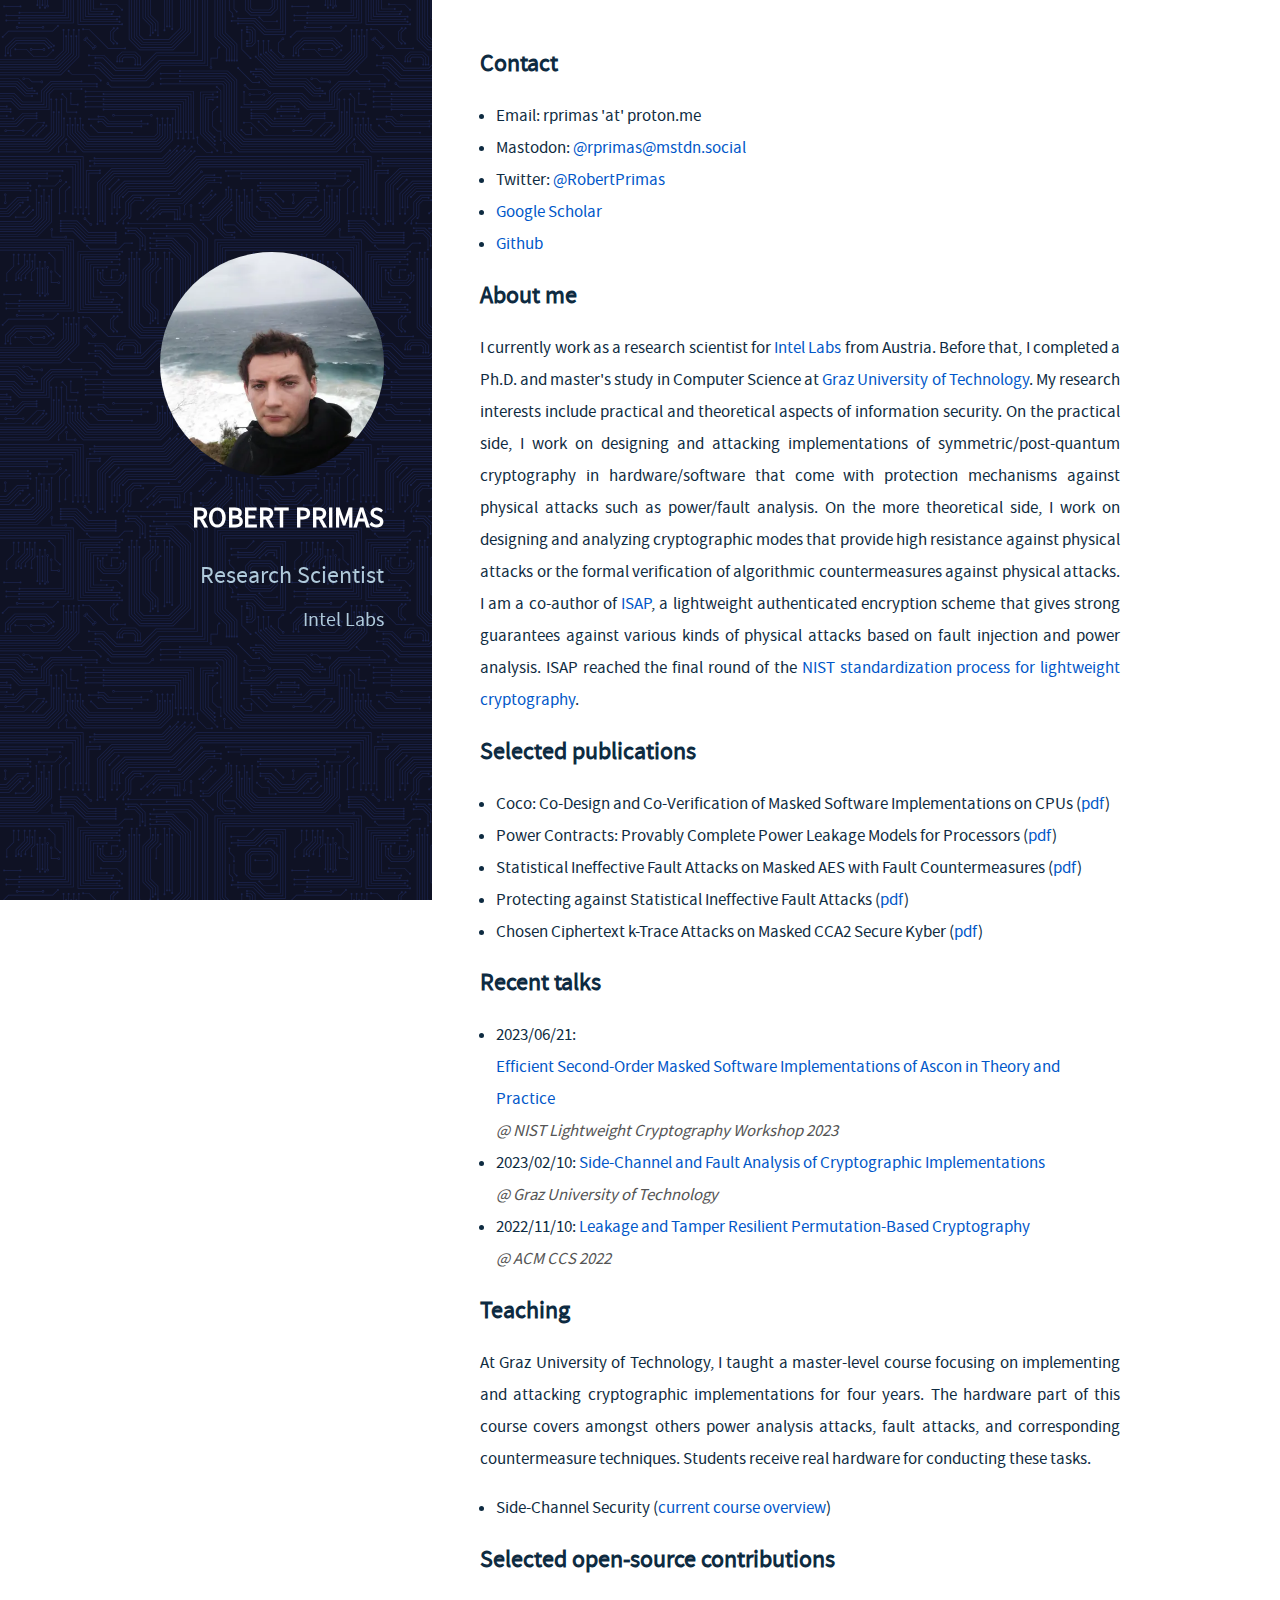
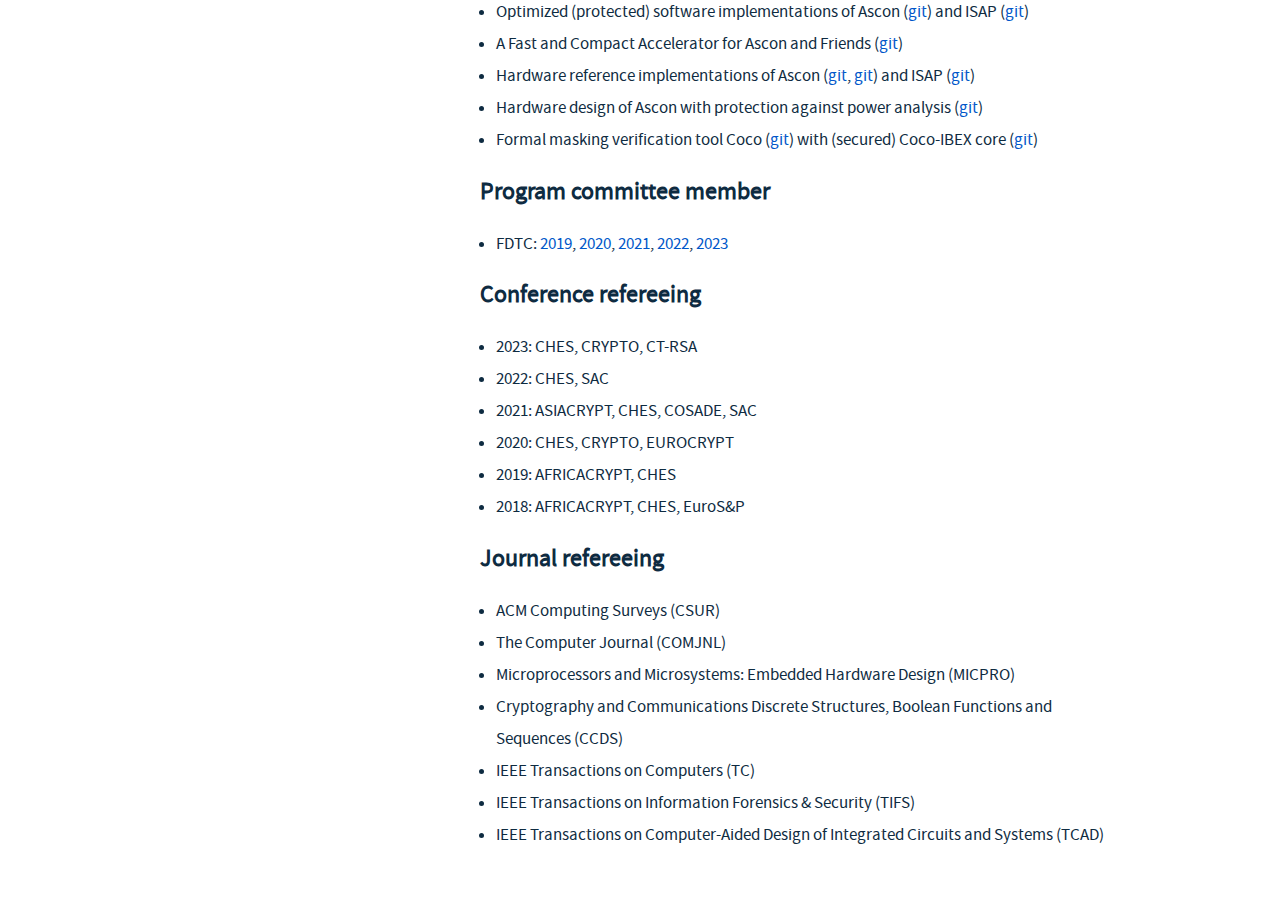
==== index.html @ 654f48a8 "content update" ====
<!doctype html>
<html lang="en">
<head>

<meta charset="utf-8">
<meta name="viewport" content="width=device-width, initial-scale=1.0">
<meta name="description" content="Research website of Robert Primas">

<title>Robert Primas</title>

<style>
/*************************************/
/*          Default styles           */
/*************************************/
@font-face {
  font-family: 'Source Sans Pro';
  src: URL('SourceSansPro-Regular.woff2') format('truetype');
  font-display: swap;
}
a {
color: rgb(0, 87, 201);
text-decoration: none;
}
a:hover, a:focus {
text-decoration: underline;
}
body {
margin: 0;
min-width: 22rem;
font-family: 'Source Sans Pro', sans-serif;
}
h1 {
font-size: 1.5rem;
}
h2 {
font-size: 1.25rem;
}
h3 {
font-size: 1.25rem;
}
html{
font-size: 100%;
}
sup{
font-size: 0.83rem;
line-height: 0;
vertical-align: super;
}
ul {
padding-left: 1rem;
}
.avatar {
border-radius: 5rem;
height: 10rem;
width: 10rem;
}
.avoidwrap{
display: inline-block;
}
.brand-title {
margin: 0.5rem 0rem 0.5rem 0;
}
.brand-tagline {
color: rgb(176, 202, 219);
font-weight: 400;
margin: 0.5rem 0rem 0.5rem 0;
}
.content {
line-height: 2rem;
padding: 0;
}
.grey {
color: #555555;
font-style: italic;
}
.header {
display: flex;
flex-direction: row;
}
.header_left {
display:flex;
width:22rem;
margin: 2rem 1rem;
flex-shrink: 1.0;
justify-content: center;
align-items:center;
}
.header_right {
display:flex;
width:26rem;
margin: 1rem 0.5rem;
padding-right: 0.5rem;
flex-shrink: 1;
justify-content: center;
flex-direction: column;
}
.justify {
text-align: justify;
}
.layout {
padding: 0;
}
.posts {
max-width: 48rem;
font-size: 1.05em;
}
.post {
margin: 1rem 1.5rem 1rem 1.5rem;
color: rgb(14, 43, 65);
}
.post-header {
color: rgb(14, 43, 65);
line-height: 2rem;
}
.sidebar {
background-color: #111829;
/*background-image: url("data:image/svg+xml,%3Csvg width='24' height='24' viewBox='0 0 24 24' xmlns='http://www.w3.org/2000/svg'%3E%3Ctitle%3Ehoundstooth%3C/title%3E%3Cg fill='%23ffffff' fill-opacity='0.025' fill-rule='evenodd'%3E%3Cpath d='M0 18h6l6-6v6h6l-6 6H0M24 18v6h-6M24 0l-6 6h-6l6-6M12 0v6L0 18v-6l6-6H0V0'/%3E%3C/g%3E%3C/svg%3E");*/
background-image: url([data-uri]);
background-size: 18rem;
color: #fff;
position: static;
width: 100%;
}
/*************************************/
/*          MIN-WIDTH: 36em          */
/*************************************/
@media (min-width: 36rem) {
.avatar {
border-radius: 5rem;
height: 10rem;
width: 10rem;
margin-right: 1.5rem;
}
.brand-title {
margin: 1rem 1.5rem 1rem 1rem;
}
.brand-tagline {
margin: 0.25rem 1.5rem 0.25rem 1rem;
}
.content {
margin-left: calc(50% - 5rem);
}
h1 {
font-size: 1.75rem;
}
h2 {
font-size: 1.5rem;
}
h3 {
font-size: 1.25rem;
}
.header {
position: absolute;
right: 0;
text-align: right;
top: 50%;
transform: translateY(-50%);
flex-direction: column;
}
.header_left {
width:100%;
margin: 0;
justify-content: flex-end;
}
.header_right {
margin: 0.5rem 0;
width:100%;
}
.posts {
max-width: 46rem;
margin-top: 3rem;
}
.sidebar {
bottom: 0;
position: fixed;
top: 0;
width: calc(50% - 5rem);
}
} /* @media (min-width: 36em) */
/*************************************/
/*          MIN-WIDTH: 56em          */
/*************************************/
@media (min-width: 56rem) {
.avatar {
border-radius: 6rem;
height: 12rem;
width: 12rem;
margin-right: 2rem;
}
.brand-title {
margin: 1rem 2rem 1rem 1rem;
}
.brand-tagline {
margin: 0.33rem 2rem 0.33rem 1rem;
}
.content {
margin-left: calc(50% - 9rem);
}
.post {
margin: 1rem 2rem 1rem 2rem;
}
.sidebar {
width: calc(50% - 9rem);
}
} /* @media (min-width: 56em) */
/*************************************/
/*          MIN-WIDTH: 76em          */
/*************************************/
@media (min-width: 76rem) {
.avatar {
border-radius: 7rem;
height: 14rem;
width: 14rem;
margin-right: 3rem;
}
.brand-title {
margin: 1rem 3rem 1rem 1rem;
}
.brand-tagline {
margin: 0.5rem 3rem 0.5rem 1rem;
}
.content {
margin-left: calc(50% - 13rem);
}
.post {
margin: 1rem 3rem 1rem 3rem;
}
.sidebar {
width: calc(50% - 13rem);
}
}
</style>

<link rel="shortcut icon" type="image/png" href="[data-uri]">

</head>
<body>

<div class="layout">

<div class="sidebar">
<div class="header">

<div class="header_left">
<img alt="Robert Primas" class="avatar" src="avatar.webp" height="400" width="400">

</div>

<div class="header_right">
<h1 class="brand-title">ROBERT PRIMAS</h1>
<h2 class="brand-tagline">Research Scientist</h2>
<h3 class="brand-tagline">Intel Labs</h3>
</div>

</div> <!-- .header -->
</div> <!-- .sidebar -->

<div class="content">
<div class="posts">

<section class="post">

<header class="post-header">
<h2>Contact</h2>
</header>

<div class="post-title">

<ul>
<li>Email: rprimas 'at' proton.me</li>
<!-- <li>Matrix: @rprimas:matrix.org</li> -->
<li>Mastodon: <a rel="me" href="https://mstdn.social/@rprimas">@rprimas@mstdn.social</a></li>
<li>Twitter: <a href="https://twitter.com/RobertPrimas">@RobertPrimas</a></li>
<li><a href="https://scholar.google.at/citations?user=OZh2_vIAAAAJ&hl=en">Google Scholar</a></li>
<li><a href="https://github.com/rprimas">Github</a></li>
</ul>

</div>

</section>

<section class="post">
<header class="post-header">
<h2>About me</h2>
</header>
<p class="justify">
I currently work as a research scientist for <a href="https://www.intel.com/content/www/us/en/research/overview.html">Intel Labs</a> from Austria.
Before that, I completed a Ph.D. and master's study in Computer Science at <a href="https://www.iaik.tugraz.at">Graz University of Technology</a>.
My research interests include practical and theoretical aspects of information security.
On the practical side, I work on designing and attacking implementations of symmetric/post-quantum cryptography in hardware/software that come with protection mechanisms against physical attacks such as power/fault analysis.
On the more theoretical side, I work on designing and analyzing cryptographic modes that provide high resistance against physical attacks or the formal verification of algorithmic countermeasures against physical attacks.
I am a co-author of <a href="https://isap.iaik.tugraz.at">ISAP</a>, a lightweight authenticated encryption scheme that gives strong guarantees against various kinds of physical attacks based on fault injection and power analysis.
ISAP reached the final round of the <a href="https://csrc.nist.gov/Projects/lightweight-cryptography/finalists">NIST standardization process for lightweight cryptography</a>.
</p>
</section>

<section class="post">
<header class="post-header">
<h2 id="publications">Selected publications</h2>
</header>
<ul>
<li>
Coco: Co-Design and Co-Verification of Masked Software Implementations on CPUs (<a href="https://eprint.iacr.org/2020/1294.pdf">pdf</a>)
</li>
<li>
Power Contracts: Provably Complete Power Leakage Models for Processors (<a href="https://eprint.iacr.org/2022/565.pdf">pdf</a>)
</li>
<li>
Statistical Ineffective Fault Attacks on Masked AES with Fault Countermeasures (<a href="https://eprint.iacr.org/2018/357">pdf</a>)
</li>
<li>
Protecting against Statistical Ineffective Fault Attacks (<a href="https://eprint.iacr.org/2019/536.pdf">pdf</a>)
</li>
<li>
Chosen Ciphertext k-Trace Attacks on Masked CCA2 Secure Kyber (<a href="https://eprint.iacr.org/2021/956.pdf">pdf</a>)
</li>
</ul>
</section>

<section class="post">
<header class="post-header">
<h2 id="talks">Recent talks</h2>
</header>
<ul>
<li>
2023/06/21:
<span class="avoidwrap"><a href="nist2023.pdf">Efficient Second-Order Masked Software Implementations of Ascon
  in Theory and Practice</a></span><br>
<span class="grey">@ NIST Lightweight Cryptography Workshop 2023</span>
</li>
<li>
2023/02/10:
<span class="avoidwrap"><a href="defense.pdf">Side-Channel and Fault Analysis of Cryptographic Implementations</a></span><br>
<span class="grey">@ Graz University of Technology</span>
</li>
<li>
2022/11/10:
<span class="avoidwrap"><a href="ccs.pdf">Leakage and Tamper Resilient Permutation-Based Cryptography</a></span><br>
<span class="grey">@ ACM CCS 2022</span>
</li>
<!-- <li>
2022/05/11:
<span class="avoidwrap"><a href="https://csrc.nist.gov/csrc/media/Presentations/2022/update-on-the-performance-and-mode-level-propertie/images-media/session-5-mennink-primas-update-isap.pdf">Update on the Performance and Mode-level Properties of ISAP</a></span><br>
<span class="grey">@ NIST Lightweight Cryptography Workshop</span>
</li> -->
<!-- <li>
2022/05/11:
<span class="avoidwrap"><a href="https://csrc.nist.gov/csrc/media/Presentations/2022/new-ascon-implementations/images-media/sesson-6-primas-schlaffer-new-ascon-implementations.pdf">New Ascon Implementations</a></span><br>
<span class="grey">@ NIST Lightweight Cryptography Workshop 2022</span>
</li> -->
</ul>
</section>

<section class="post">
<header class="post-header">
<h2 id="teaching">Teaching</h2>
</header>
<p class="justify">
At Graz University of Technology, I taught a master-level course focusing on implementing and attacking cryptographic implementations for four years.
The hardware part of this course covers amongst others power analysis attacks, fault attacks, and corresponding countermeasure techniques.
Students receive real hardware for conducting these tasks.
</p>
<ul>
<li>
Side-Channel Security (<a href="https://www.iaik.tugraz.at/scs">current course overview</a>)
</li>
</ul>
</section>

<section class="post">
<header class="post-header">
<h2 id="open-source">Selected open-source contributions</h2>
</header>
<ul>
<li>
Optimized (protected) software implementations of Ascon (<a href="https://github.com/ascon/simpleserial-ascon">git</a>) and ISAP (<a href="https://github.com/isap-lwc/isap-code-package">git</a>)
</li>
<li>
A Fast and Compact Accelerator for Ascon and Friends (<a href="https://github.com/Steinegger/riscv_asconp_accelerator">git</a>)
</li>
<li>
Hardware reference implementations of Ascon (<a href="https://github.com/rprimas/ascon-verilog">git</a>, <a href="https://github.com/ascon/ascon-hardware">git</a>) and ISAP (<a href="https://github.com/isap-lwc/isap-hardware-package">git</a>)
</li>
<li>
Hardware design of Ascon with protection against power analysis (<a href="https://github.com/ascon/ascon-hardware-sca">git</a>)
</li>
<li>
Formal masking verification tool Coco (<a href="https://github.com/IAIK/coco-alma">git</a>) with (secured) Coco-IBEX core (<a href="https://github.com/IAIK/coco-ibex">git</a>)    
</li>
</ul>
</section>

<section class="post">
<header class="post-header">
<h2 id="pc">Program committee member</h2>
</header>
<ul>
<li>FDTC:
  <a href="https://fdtc.deib.polimi.it/FDTC19/index.html">2019</a>,
  <a href="https://fdtc.deib.polimi.it/FDTC20/index.html">2020</a>,
  <a href="https://fdtc.deib.polimi.it/FDTC21/index.html">2021</a>,
  <a href="https://fdtc.deib.polimi.it/FDTC22/index.html">2022</a>,
  <a href="https://fdtc.deib.polimi.it/FDTC23/index.html">2023</a>
</li>
</ul>
</section>

<section class="post">
<header class="post-header">
<h2 id="refereeing">Conference refereeing</h2>
</header>
<ul>
<li>2023: CHES, CRYPTO, CT-RSA</li>
<li>2022: CHES, SAC</li>
<li>2021: ASIACRYPT, CHES, COSADE, SAC</li>
<li>2020: CHES, CRYPTO, EUROCRYPT</li>
<li>2019: AFRICACRYPT, CHES</li>
<li>2018: AFRICACRYPT, CHES, EuroS&P</li>
</ul>
</section>

<section class="post">
<header class="post-header">
<h2>Journal refereeing</h2>
</header>
<ul>
<li>
ACM Computing Surveys (CSUR)
</li>
<li>
The Computer Journal (COMJNL)
</li>
<li>
Microprocessors and Microsystems: Embedded Hardware Design (MICPRO)
</li>
<li>
Cryptography and Communications Discrete Structures, Boolean Functions and Sequences (CCDS)
</li>
<li>
IEEE Transactions on Computers (TC)
</li>
<li>
IEEE Transactions on Information Forensics & Security (TIFS)
</li>
<li>
IEEE Transactions on Computer-Aided Design of Integrated Circuits and Systems (TCAD)
</li>
</ul>
</section>

<br>

</div> <!-- #posts -->
</div> <!-- #content -->
</div> <!-- .layout -->

</body>
</html>
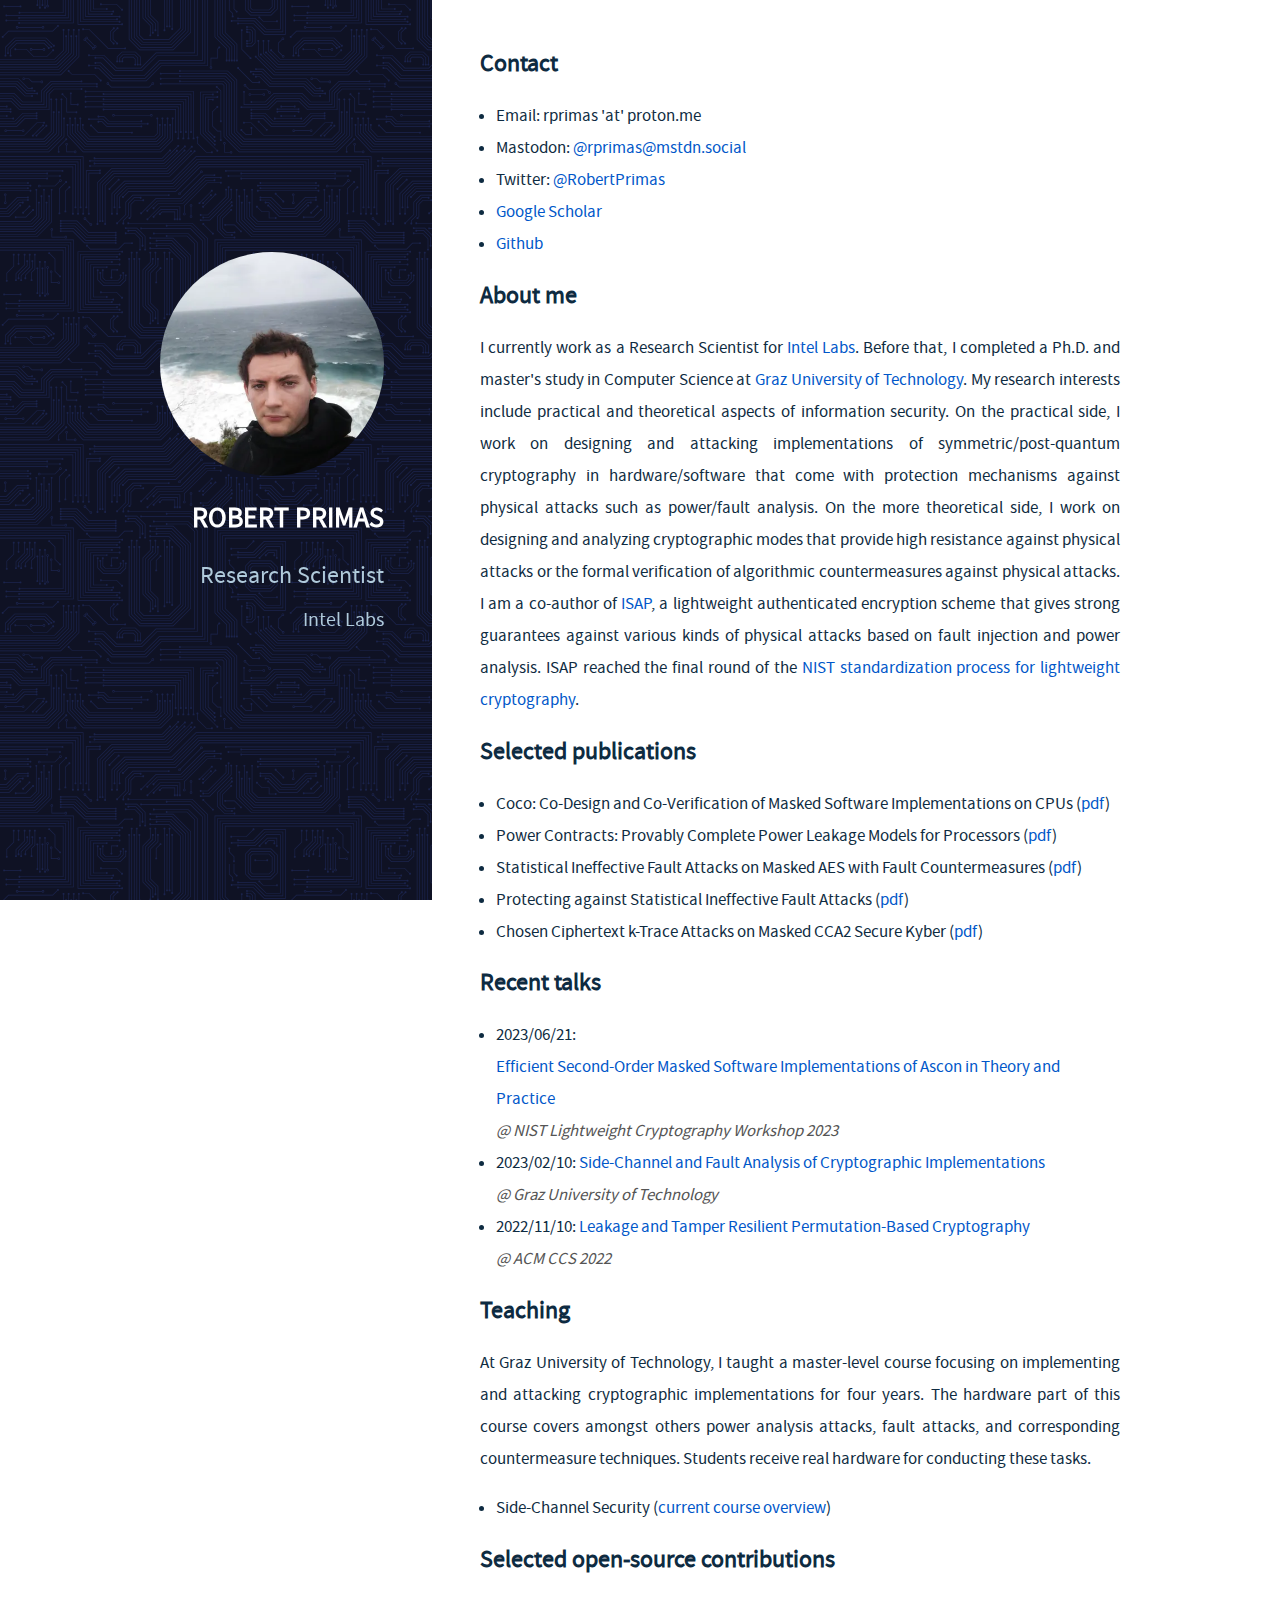
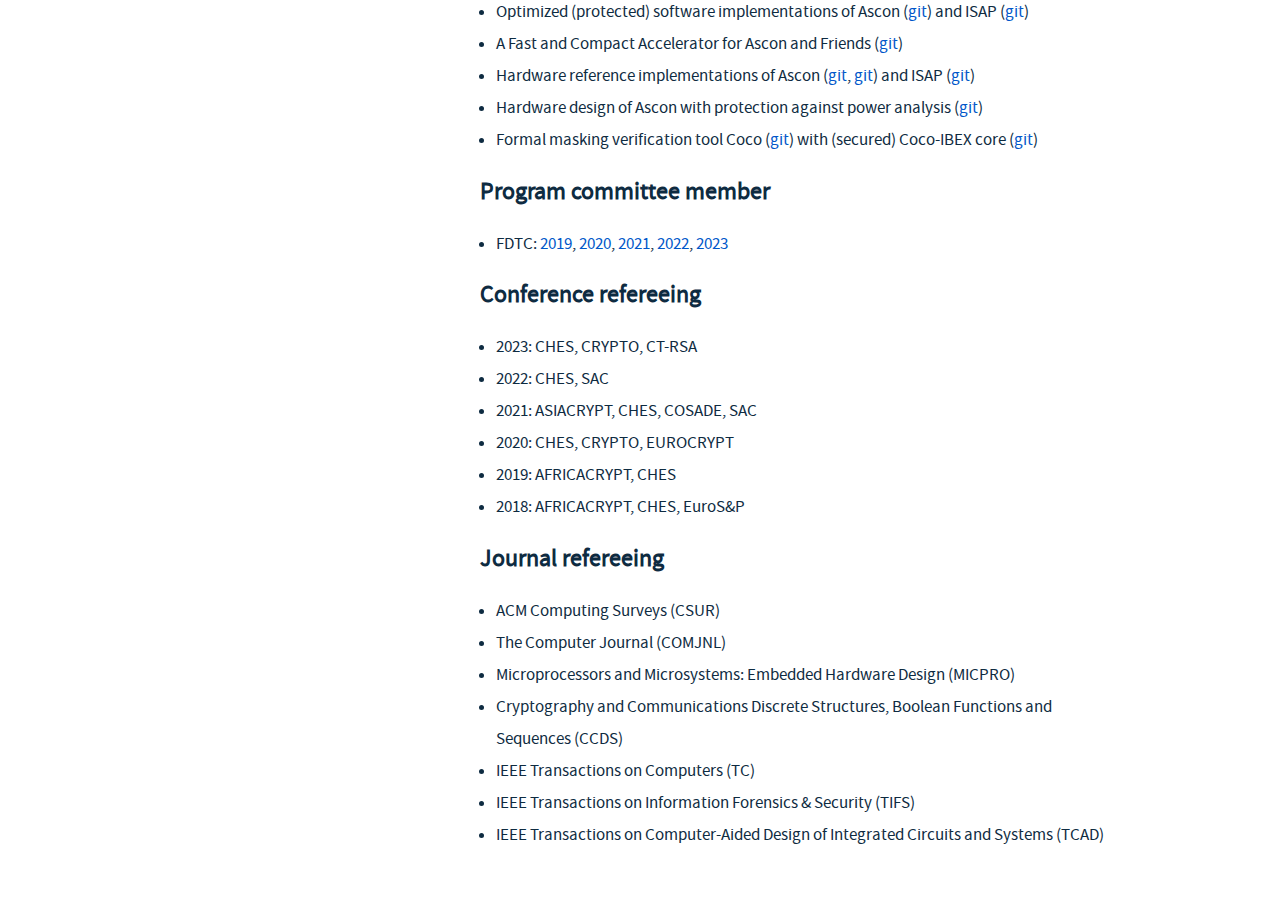
==== commit 4d0a1d19: "content update" ====
--- a/index.html
+++ b/index.html
@@ -1,458 +1,529 @@
 <!doctype html>
 <html lang="en">
+
 <head>
 
-<meta charset="utf-8">
-<meta name="viewport" content="width=device-width, initial-scale=1.0">
-<meta name="description" content="Research website of Robert Primas">
-
-<title>Robert Primas</title>
-
-<style>
-/*************************************/
-/*          Default styles           */
-/*************************************/
-@font-face {
-  font-family: 'Source Sans Pro';
-  src: URL('SourceSansPro-Regular.woff2') format('truetype');
-  font-display: swap;
-}
-a {
-color: rgb(0, 87, 201);
-text-decoration: none;
-}
-a:hover, a:focus {
-text-decoration: underline;
-}
-body {
-margin: 0;
-min-width: 22rem;
-font-family: 'Source Sans Pro', sans-serif;
-}
-h1 {
-font-size: 1.5rem;
-}
-h2 {
-font-size: 1.25rem;
-}
-h3 {
-font-size: 1.25rem;
-}
-html{
-font-size: 100%;
-}
-sup{
-font-size: 0.83rem;
-line-height: 0;
-vertical-align: super;
-}
-ul {
-padding-left: 1rem;
-}
-.avatar {
-border-radius: 5rem;
-height: 10rem;
-width: 10rem;
-}
-.avoidwrap{
-display: inline-block;
-}
-.brand-title {
-margin: 0.5rem 0rem 0.5rem 0;
-}
-.brand-tagline {
-color: rgb(176, 202, 219);
-font-weight: 400;
-margin: 0.5rem 0rem 0.5rem 0;
-}
-.content {
-line-height: 2rem;
-padding: 0;
-}
-.grey {
-color: #555555;
-font-style: italic;
-}
-.header {
-display: flex;
-flex-direction: row;
-}
-.header_left {
-display:flex;
-width:22rem;
-margin: 2rem 1rem;
-flex-shrink: 1.0;
-justify-content: center;
-align-items:center;
-}
-.header_right {
-display:flex;
-width:26rem;
-margin: 1rem 0.5rem;
-padding-right: 0.5rem;
-flex-shrink: 1;
-justify-content: center;
-flex-direction: column;
-}
-.justify {
-text-align: justify;
-}
-.layout {
-padding: 0;
-}
-.posts {
-max-width: 48rem;
-font-size: 1.05em;
-}
-.post {
-margin: 1rem 1.5rem 1rem 1.5rem;
-color: rgb(14, 43, 65);
-}
-.post-header {
-color: rgb(14, 43, 65);
-line-height: 2rem;
-}
-.sidebar {
-background-color: #111829;
-/*background-image: url("data:image/svg+xml,%3Csvg width='24' height='24' viewBox='0 0 24 24' xmlns='http://www.w3.org/2000/svg'%3E%3Ctitle%3Ehoundstooth%3C/title%3E%3Cg fill='%23ffffff' fill-opacity='0.025' fill-rule='evenodd'%3E%3Cpath d='M0 18h6l6-6v6h6l-6 6H0M24 18v6h-6M24 0l-6 6h-6l6-6M12 0v6L0 18v-6l6-6H0V0'/%3E%3C/g%3E%3C/svg%3E");*/
-background-image: url([data-uri]);
-background-size: 18rem;
-color: #fff;
-position: static;
-width: 100%;
-}
-/*************************************/
-/*          MIN-WIDTH: 36em          */
-/*************************************/
-@media (min-width: 36rem) {
-.avatar {
-border-radius: 5rem;
-height: 10rem;
-width: 10rem;
-margin-right: 1.5rem;
-}
-.brand-title {
-margin: 1rem 1.5rem 1rem 1rem;
-}
-.brand-tagline {
-margin: 0.25rem 1.5rem 0.25rem 1rem;
-}
-.content {
-margin-left: calc(50% - 5rem);
-}
-h1 {
-font-size: 1.75rem;
-}
-h2 {
-font-size: 1.5rem;
-}
-h3 {
-font-size: 1.25rem;
-}
-.header {
-position: absolute;
-right: 0;
-text-align: right;
-top: 50%;
-transform: translateY(-50%);
-flex-direction: column;
-}
-.header_left {
-width:100%;
-margin: 0;
-justify-content: flex-end;
-}
-.header_right {
-margin: 0.5rem 0;
-width:100%;
-}
-.posts {
-max-width: 46rem;
-margin-top: 3rem;
-}
-.sidebar {
-bottom: 0;
-position: fixed;
-top: 0;
-width: calc(50% - 5rem);
-}
-} /* @media (min-width: 36em) */
-/*************************************/
-/*          MIN-WIDTH: 56em          */
-/*************************************/
-@media (min-width: 56rem) {
-.avatar {
-border-radius: 6rem;
-height: 12rem;
-width: 12rem;
-margin-right: 2rem;
-}
-.brand-title {
-margin: 1rem 2rem 1rem 1rem;
-}
-.brand-tagline {
-margin: 0.33rem 2rem 0.33rem 1rem;
-}
-.content {
-margin-left: calc(50% - 9rem);
-}
-.post {
-margin: 1rem 2rem 1rem 2rem;
-}
-.sidebar {
-width: calc(50% - 9rem);
-}
-} /* @media (min-width: 56em) */
-/*************************************/
-/*          MIN-WIDTH: 76em          */
-/*************************************/
-@media (min-width: 76rem) {
-.avatar {
-border-radius: 7rem;
-height: 14rem;
-width: 14rem;
-margin-right: 3rem;
-}
-.brand-title {
-margin: 1rem 3rem 1rem 1rem;
-}
-.brand-tagline {
-margin: 0.5rem 3rem 0.5rem 1rem;
-}
-.content {
-margin-left: calc(50% - 13rem);
-}
-.post {
-margin: 1rem 3rem 1rem 3rem;
-}
-.sidebar {
-width: calc(50% - 13rem);
-}
-}
-</style>
-
-<link rel="shortcut icon" type="image/png" href="[data-uri]">
+  <meta charset="utf-8">
+  <meta name="viewport" content="width=device-width, initial-scale=1.0">
+  <meta name="description" content="Research website of Robert Primas">
+
+  <title>Robert Primas</title>
+
+  <style>
+    /*************************************/
+    /*          Default styles           */
+    /*************************************/
+    @font-face {
+      font-family: 'asdf';
+      src: url("[data-uri]");
+      font-display: swap;
+    }
+
+    a {
+      color: rgb(0, 87, 201);
+      text-decoration: none;
+    }
+
+    a:hover,
+    a:focus {
+      text-decoration: underline;
+    }
+
+    body {
+      margin: 0;
+      min-width: 22rem;
+      font-family: 'asdf', sans-serif;
+    }
+
+    h1 {
+      font-size: 1.5rem;
+    }
+
+    h2 {
+      font-size: 1.25rem;
+    }
+
+    h3 {
+      font-size: 1.25rem;
+    }
+
+    html {
+      font-size: 100%;
+    }
+
+    sup {
+      font-size: 0.83rem;
+      line-height: 0;
+      vertical-align: super;
+    }
+
+    ul {
+      padding-left: 1rem;
+    }
+
+    .avatar {
+      border-radius: 5rem;
+      height: 10rem;
+      width: 10rem;
+    }
+
+    .avoidwrap {
+      display: inline-block;
+    }
+
+    .brand-title {
+      margin: 0.5rem 0rem 0.5rem 0;
+    }
+
+    .brand-tagline {
+      color: rgb(176, 202, 219);
+      font-weight: 400;
+      margin: 0.5rem 0rem 0.5rem 0;
+    }
+
+    .content {
+      line-height: 2rem;
+      padding: 0;
+    }
+
+    .grey {
+      color: #555555;
+      font-style: italic;
+    }
+
+    .header {
+      display: flex;
+      flex-direction: row;
+    }
+
+    .header_left {
+      display: flex;
+      width: 22rem;
+      margin: 2rem 1rem;
+      flex-shrink: 1.0;
+      justify-content: center;
+      align-items: center;
+    }
+
+    .header_right {
+      display: flex;
+      width: 26rem;
+      margin: 1rem 0.5rem;
+      padding-right: 0.5rem;
+      flex-shrink: 1;
+      justify-content: center;
+      flex-direction: column;
+    }
+
+    .justify {
+      text-align: justify;
+    }
+
+    .layout {
+      padding: 0;
+    }
+
+    .posts {
+      max-width: 48rem;
+      font-size: 1.05em;
+    }
+
+    .post {
+      margin: 1rem 1.5rem 1rem 1.5rem;
+      color: rgb(14, 43, 65);
+    }
+
+    .post-header {
+      color: rgb(14, 43, 65);
+      line-height: 2rem;
+    }
+
+    .sidebar {
+      background-color: #111829;
+      background-image: url([data-uri]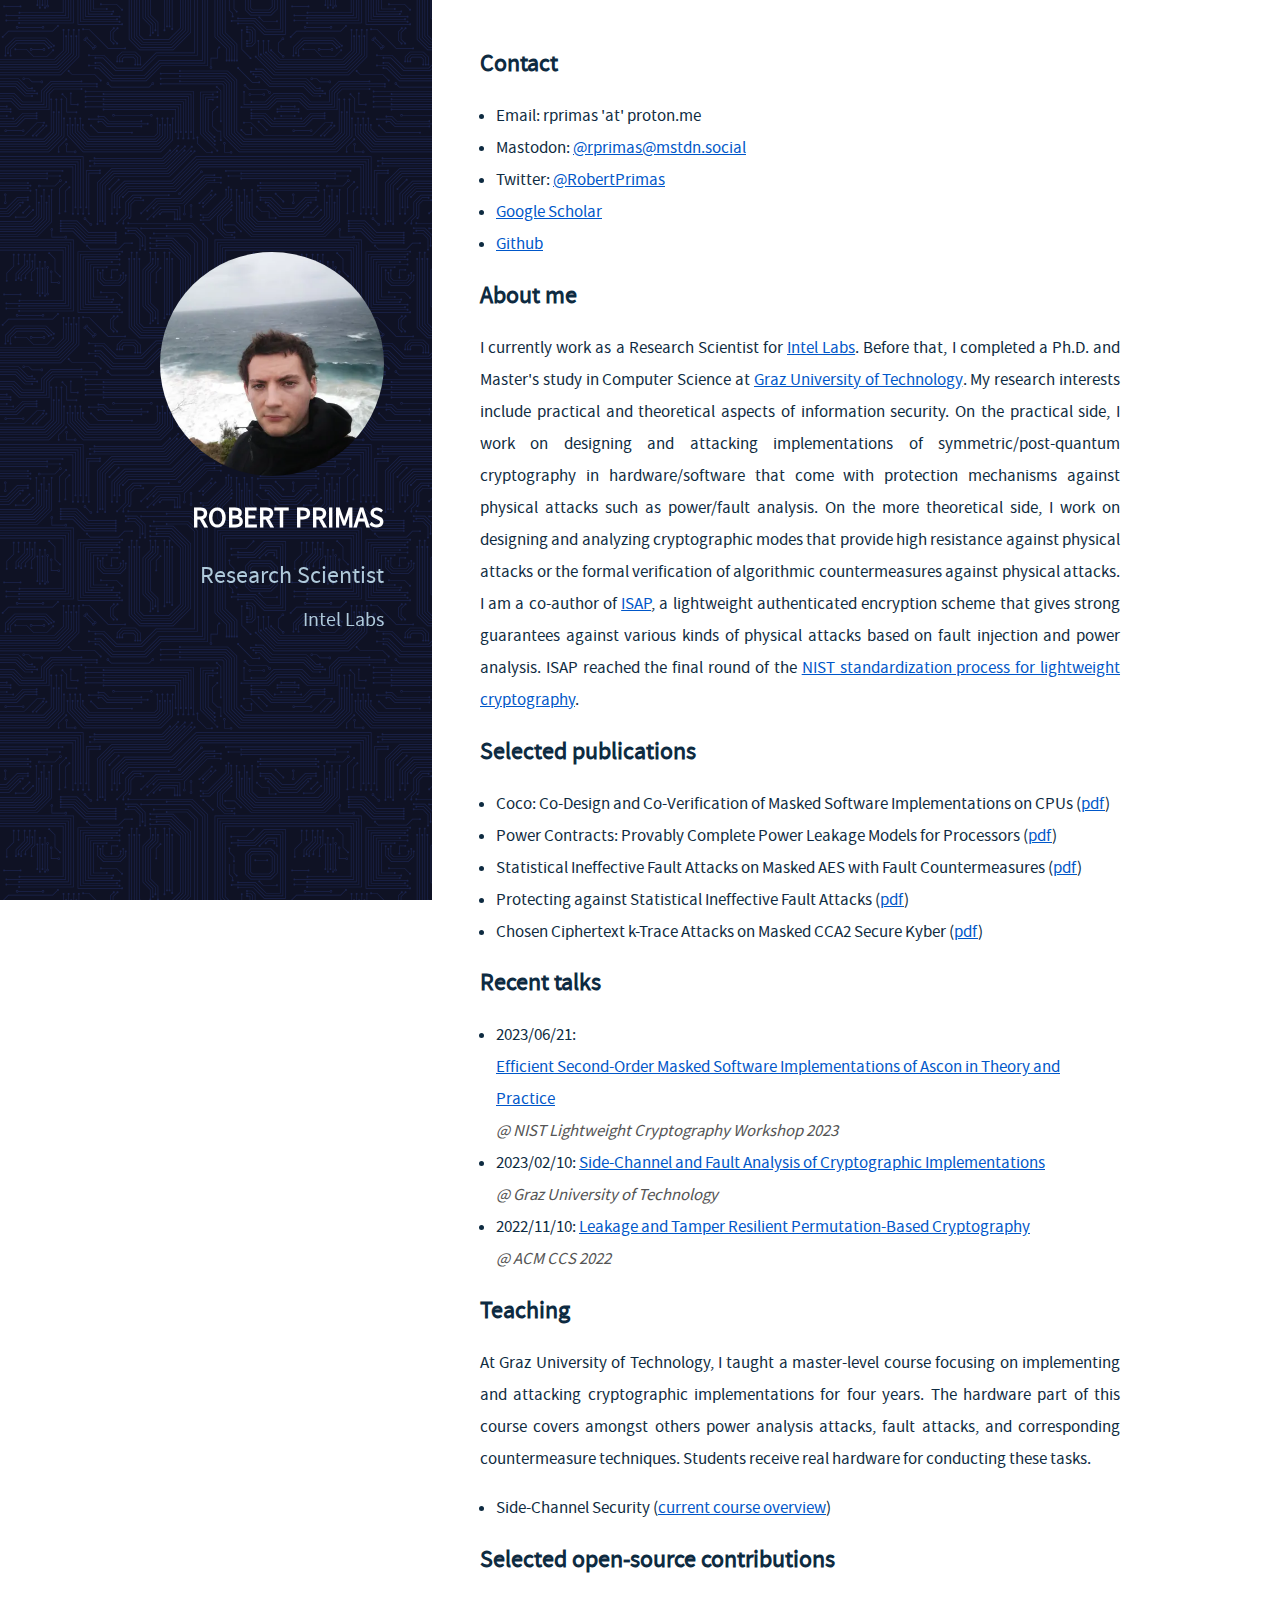
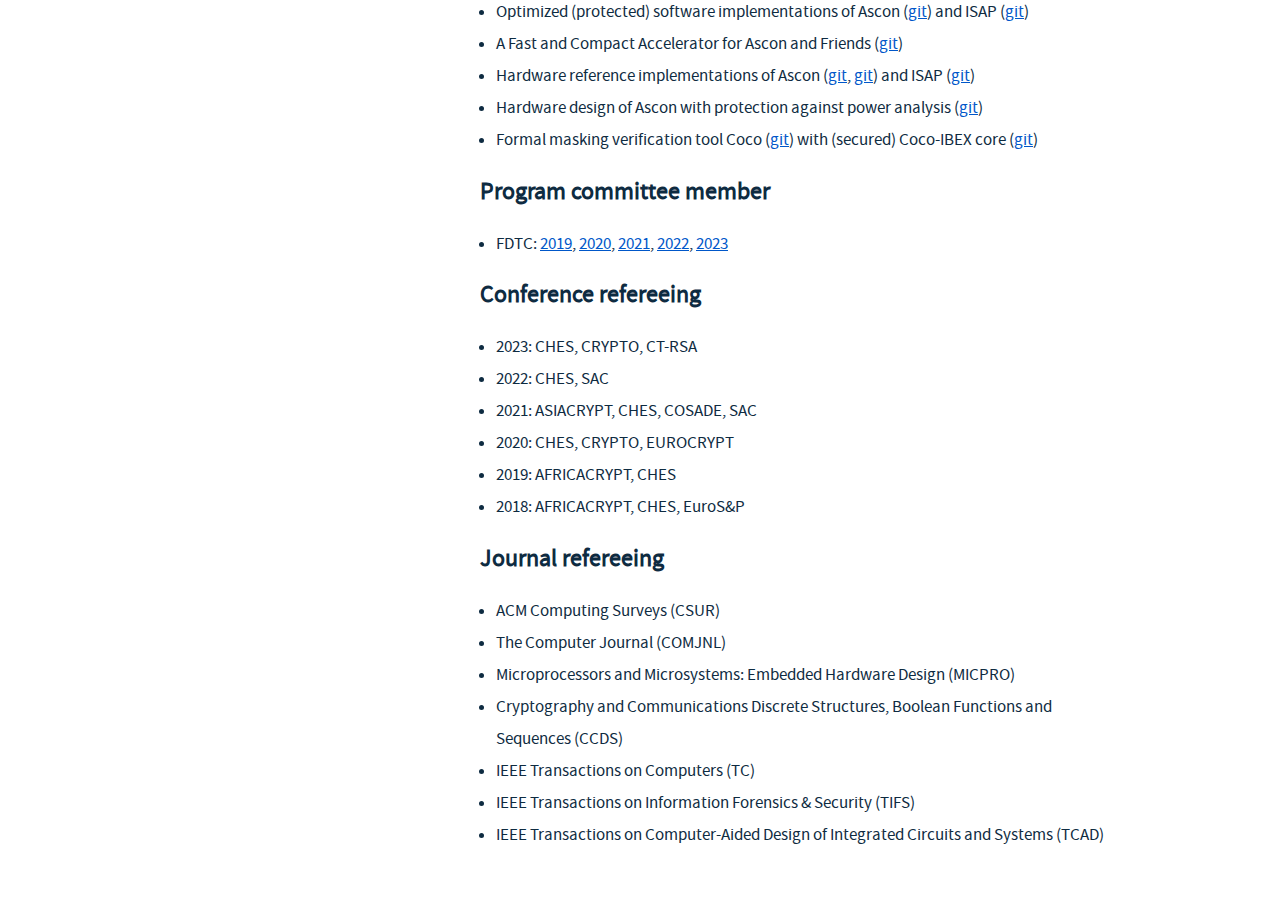
==== commit 6bbd7651: "desgin" ====
--- a/index.html
+++ b/index.html
@@ -16,16 +16,10 @@
     @font-face {
       font-family: 'asdf';
       src: url("[data-uri]");
-      font-display: swap;
     }
 
     a {
       color: rgb(0, 87, 201);
-      text-decoration: none;
-    }
-
-    a:hover,
-    a:focus {
       text-decoration: underline;
     }
 
@@ -339,7 +333,7 @@
           <p class="justify">
             I currently work as a Research Scientist for <a
               href="https://www.intel.com/content/www/us/en/research/overview.html">Intel Labs</a>.
-            Before that, I completed a Ph.D. and master's study in Computer Science at <a
+            Before that, I completed a Ph.D. and Master's study in Computer Science at <a
               href="https://www.iaik.tugraz.at">Graz University of Technology</a>.
             My research interests include practical and theoretical aspects of information security.
             On the practical side, I work on designing and attacking implementations of symmetric/post-quantum
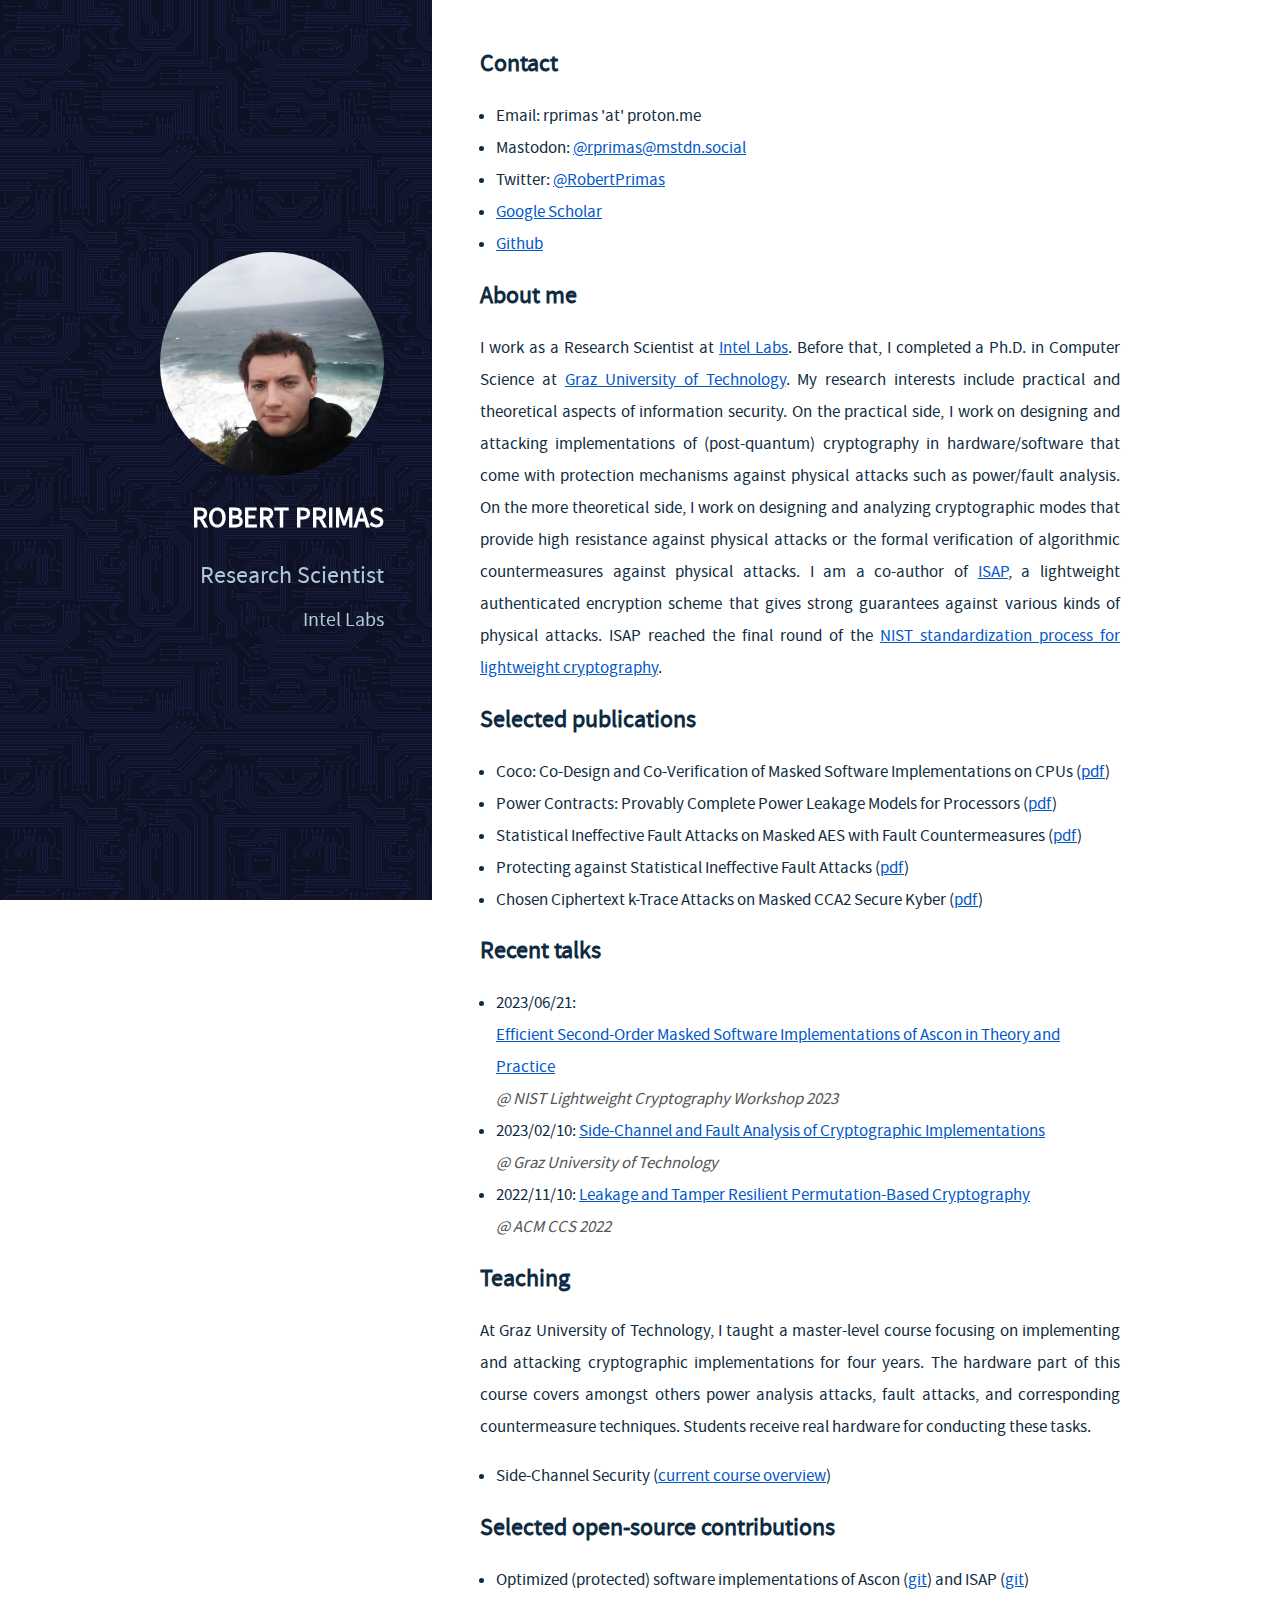
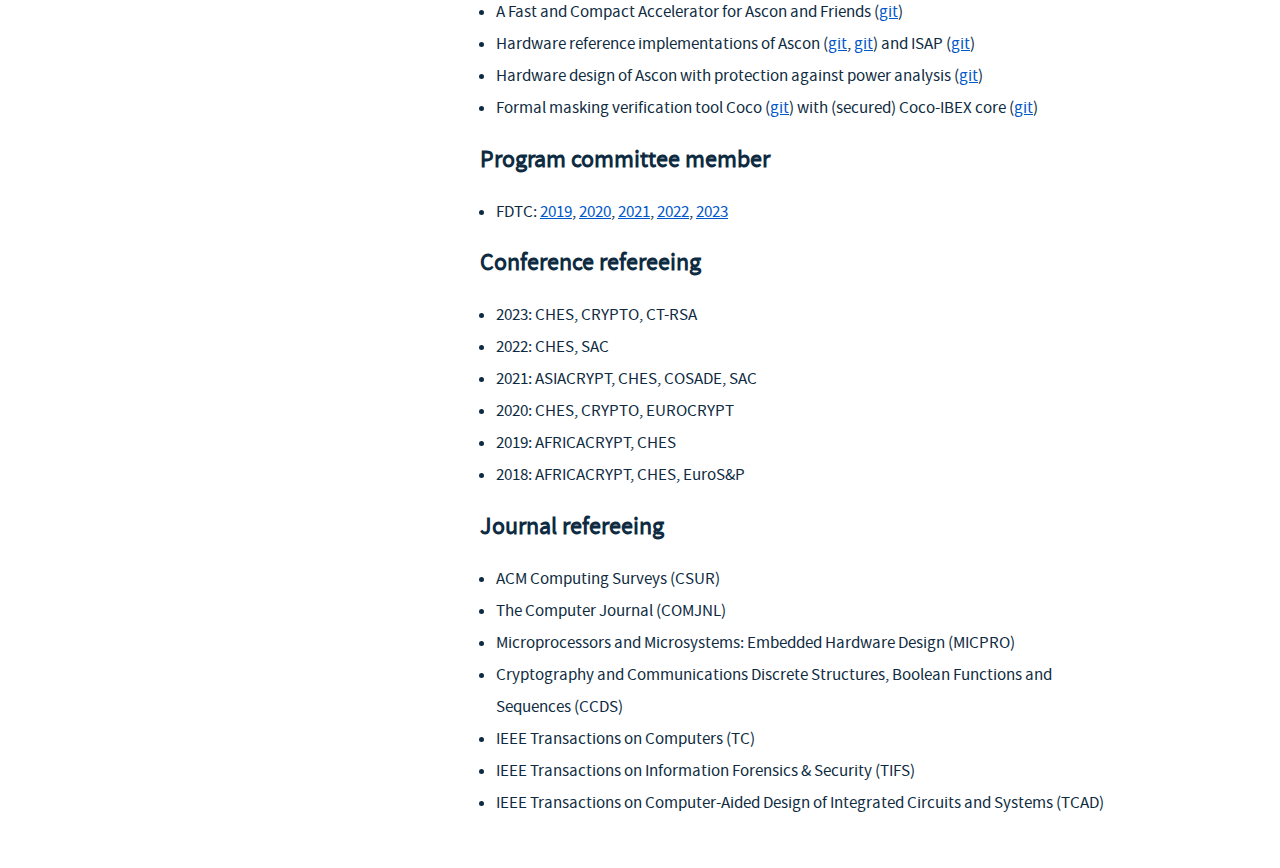
==== commit ecbe148a: "update" ====
--- a/index.html
+++ b/index.html
@@ -331,20 +331,19 @@
             <h2>About me</h2>
           </header>
           <p class="justify">
-            I currently work as a Research Scientist for <a
+            I work as a Research Scientist at <a
               href="https://www.intel.com/content/www/us/en/research/overview.html">Intel Labs</a>.
-            Before that, I completed a Ph.D. and Master's study in Computer Science at <a
+            Before that, I completed a Ph.D. in Computer Science at <a
               href="https://www.iaik.tugraz.at">Graz University of Technology</a>.
             My research interests include practical and theoretical aspects of information security.
-            On the practical side, I work on designing and attacking implementations of symmetric/post-quantum
+            On the practical side, I work on designing and attacking implementations of (post-quantum)
             cryptography in hardware/software that come with protection mechanisms against physical attacks such as
             power/fault analysis.
             On the more theoretical side, I work on designing and analyzing cryptographic modes that provide high
             resistance against physical attacks or the formal verification of algorithmic countermeasures against
             physical attacks.
             I am a co-author of <a href="https://isap.iaik.tugraz.at">ISAP</a>, a lightweight authenticated encryption
-            scheme that gives strong guarantees against various kinds of physical attacks based on fault injection and
-            power analysis.
+            scheme that gives strong guarantees against various kinds of physical attacks.
             ISAP reached the final round of the <a
               href="https://csrc.nist.gov/Projects/lightweight-cryptography/finalists">NIST standardization process for
               lightweight cryptography</a>.
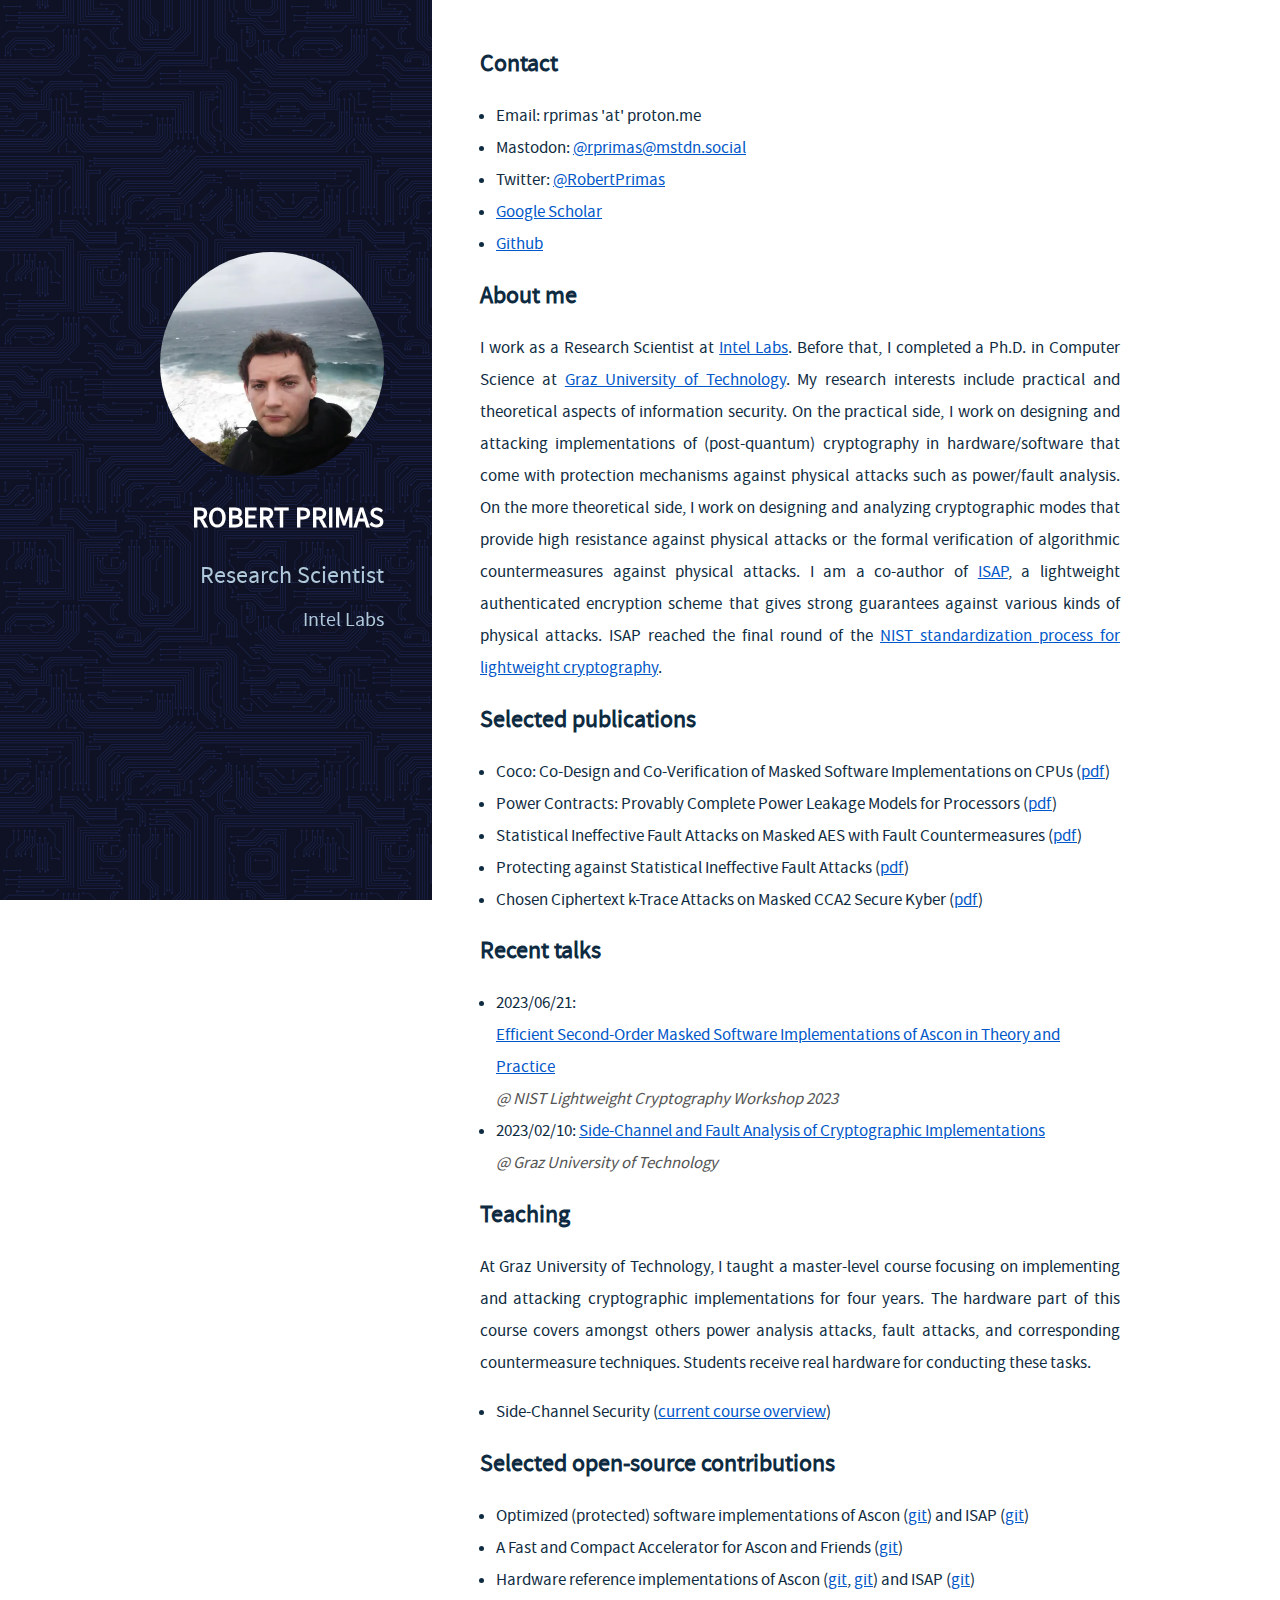
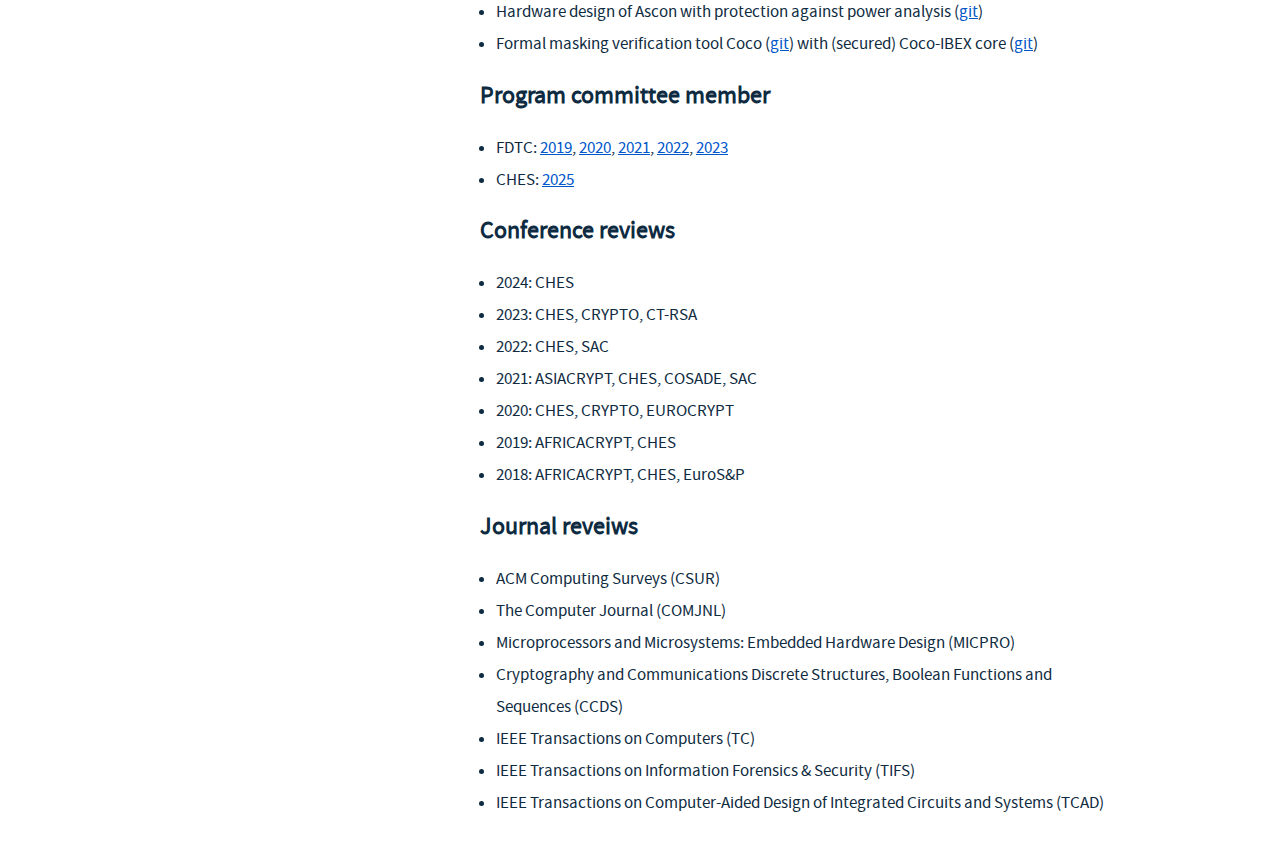
==== commit 11490aca: "content update" ====
--- a/index.html
+++ b/index.html
@@ -276,8 +276,8 @@
     }
   </style>
 
-  <link rel="shortcut icon" type="image/png"
-    href="[data-uri]">
+  <link rel="shortcut icon" type="image/webp"
+    href="[data-uri]">
 
 </head>
 
@@ -386,8 +386,7 @@
             <li>
               2023/06/21:
               <span class="avoidwrap"><a href="nist2023.pdf">Efficient Second-Order Masked Software Implementations of
-                  Ascon
-                  in Theory and Practice</a></span><br>
+                  Ascon in Theory and Practice</a></span><br>
               <span class="grey">@ NIST Lightweight Cryptography Workshop 2023</span>
             </li>
             <li>
@@ -395,12 +394,6 @@
               <span class="avoidwrap"><a href="defense.pdf">Side-Channel and Fault Analysis of Cryptographic
                   Implementations</a></span><br>
               <span class="grey">@ Graz University of Technology</span>
-            </li>
-            <li>
-              2022/11/10:
-              <span class="avoidwrap"><a href="ccs.pdf">Leakage and Tamper Resilient Permutation-Based
-                  Cryptography</a></span><br>
-              <span class="grey">@ ACM CCS 2022</span>
             </li>
           </ul>
         </section>
@@ -465,14 +458,18 @@
               <a href="https://fdtc.deib.polimi.it/FDTC22/index.html">2022</a>,
               <a href="https://fdtc.deib.polimi.it/FDTC23/index.html">2023</a>
             </li>
-          </ul>
-        </section>
-
-        <section class="post">
-          <header class="post-header">
-            <h2 id="refereeing">Conference refereeing</h2>
-          </header>
-          <ul>
+            <li>CHES:
+              <a href="https://ches.iacr.org/2025/callforpapers.php">2025</a>
+            </li>
+          </ul>
+        </section>
+
+        <section class="post">
+          <header class="post-header">
+            <h2 id="refereeing">Conference reviews</h2>
+          </header>
+          <ul>
+            <li>2024: CHES</li>
             <li>2023: CHES, CRYPTO, CT-RSA</li>
             <li>2022: CHES, SAC</li>
             <li>2021: ASIACRYPT, CHES, COSADE, SAC</li>
@@ -484,7 +481,7 @@
 
         <section class="post">
           <header class="post-header">
-            <h2>Journal refereeing</h2>
+            <h2>Journal reveiws</h2>
           </header>
           <ul>
             <li>
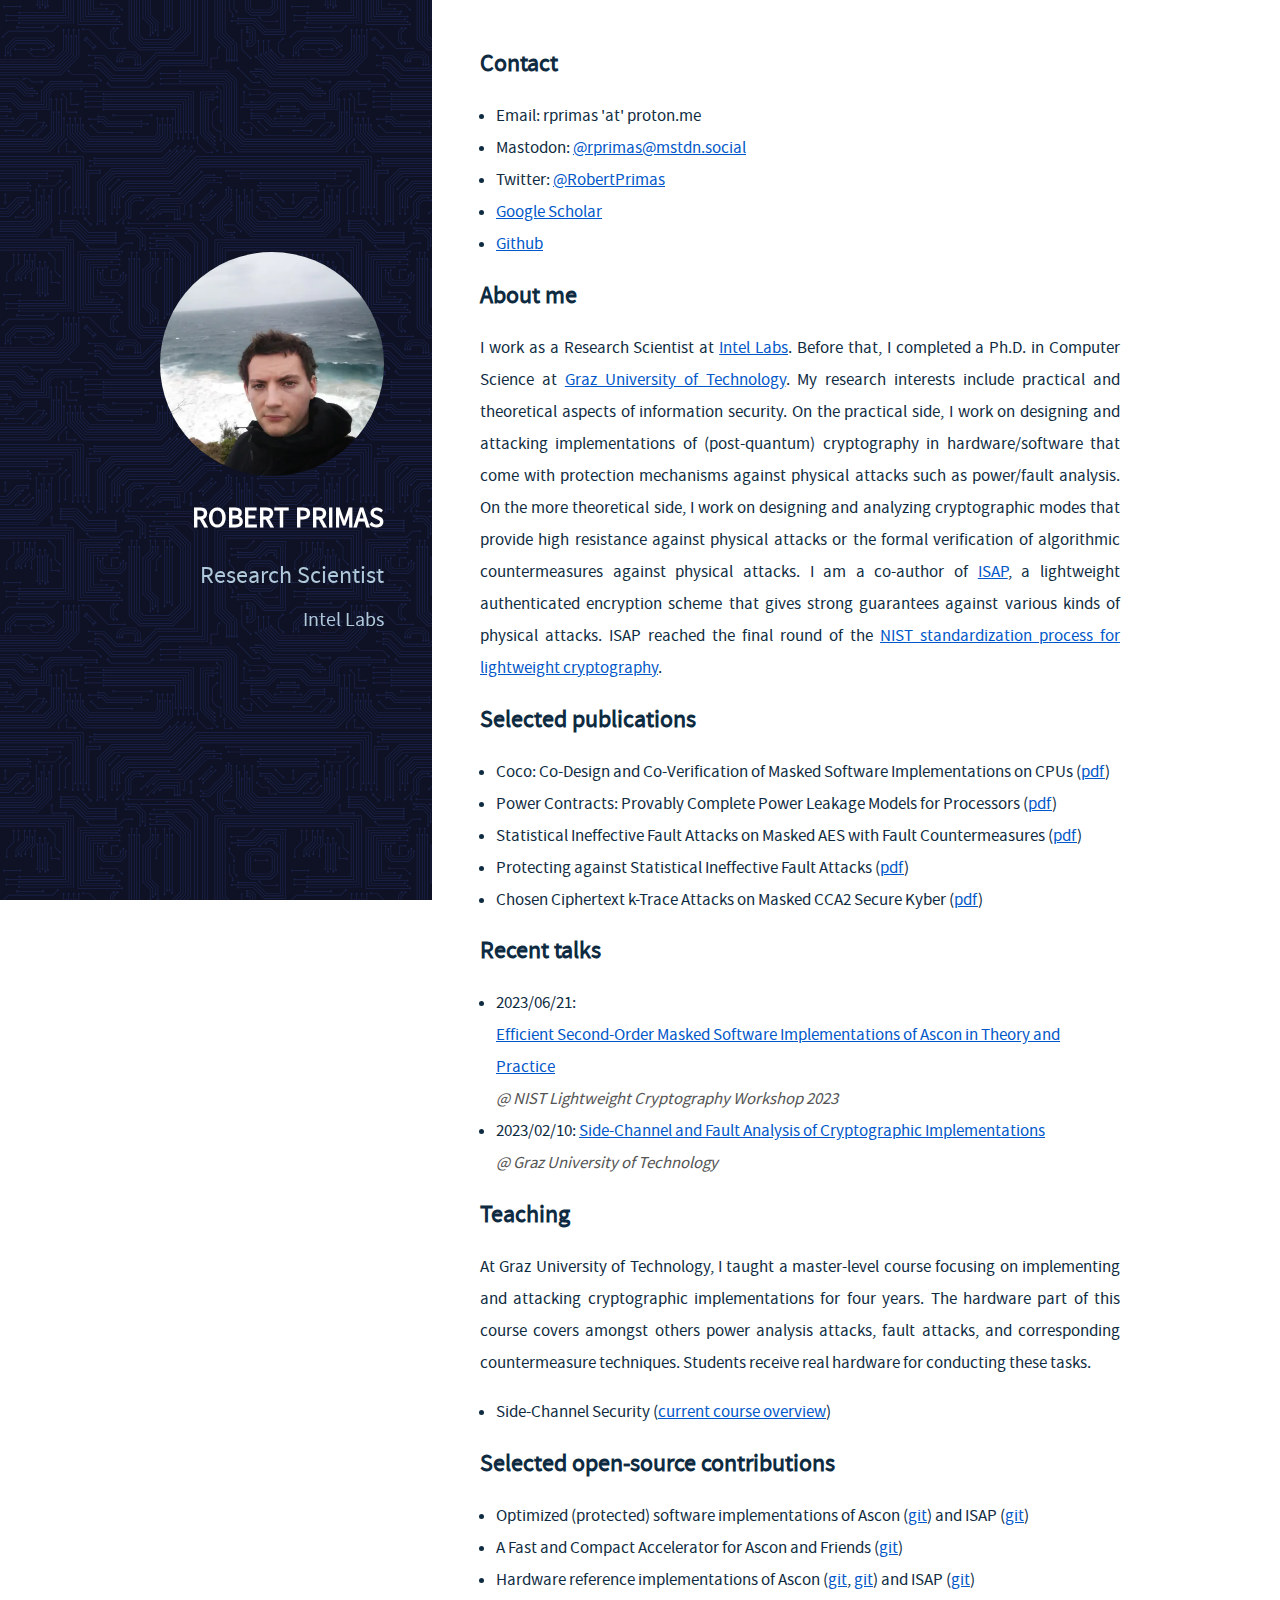
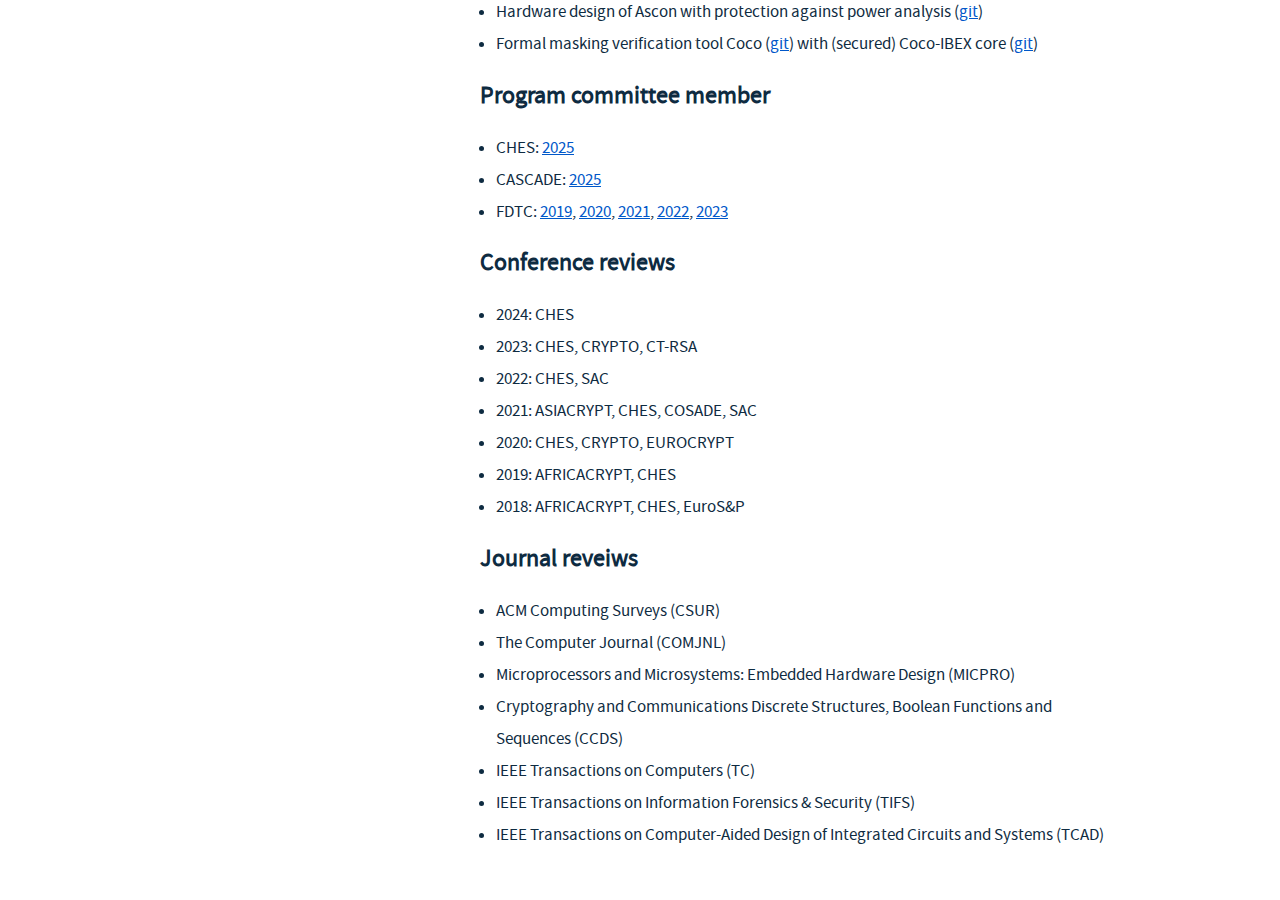
==== commit 5571831a: "content update" ====
--- a/index.html
+++ b/index.html
@@ -451,15 +451,18 @@
             <h2 id="pc">Program committee member</h2>
           </header>
           <ul>
+            <li>CHES:
+              <a href="https://ches.iacr.org/2025/callforpapers.php">2025</a>
+            </li>
+            <li>CASCADE:
+              <a href="https://cascade-conference.org/cfp.html">2025</a>
+            </li>
             <li>FDTC:
               <a href="https://fdtc.deib.polimi.it/FDTC19/index.html">2019</a>,
               <a href="https://fdtc.deib.polimi.it/FDTC20/index.html">2020</a>,
               <a href="https://fdtc.deib.polimi.it/FDTC21/index.html">2021</a>,
               <a href="https://fdtc.deib.polimi.it/FDTC22/index.html">2022</a>,
               <a href="https://fdtc.deib.polimi.it/FDTC23/index.html">2023</a>
-            </li>
-            <li>CHES:
-              <a href="https://ches.iacr.org/2025/callforpapers.php">2025</a>
             </li>
           </ul>
         </section>
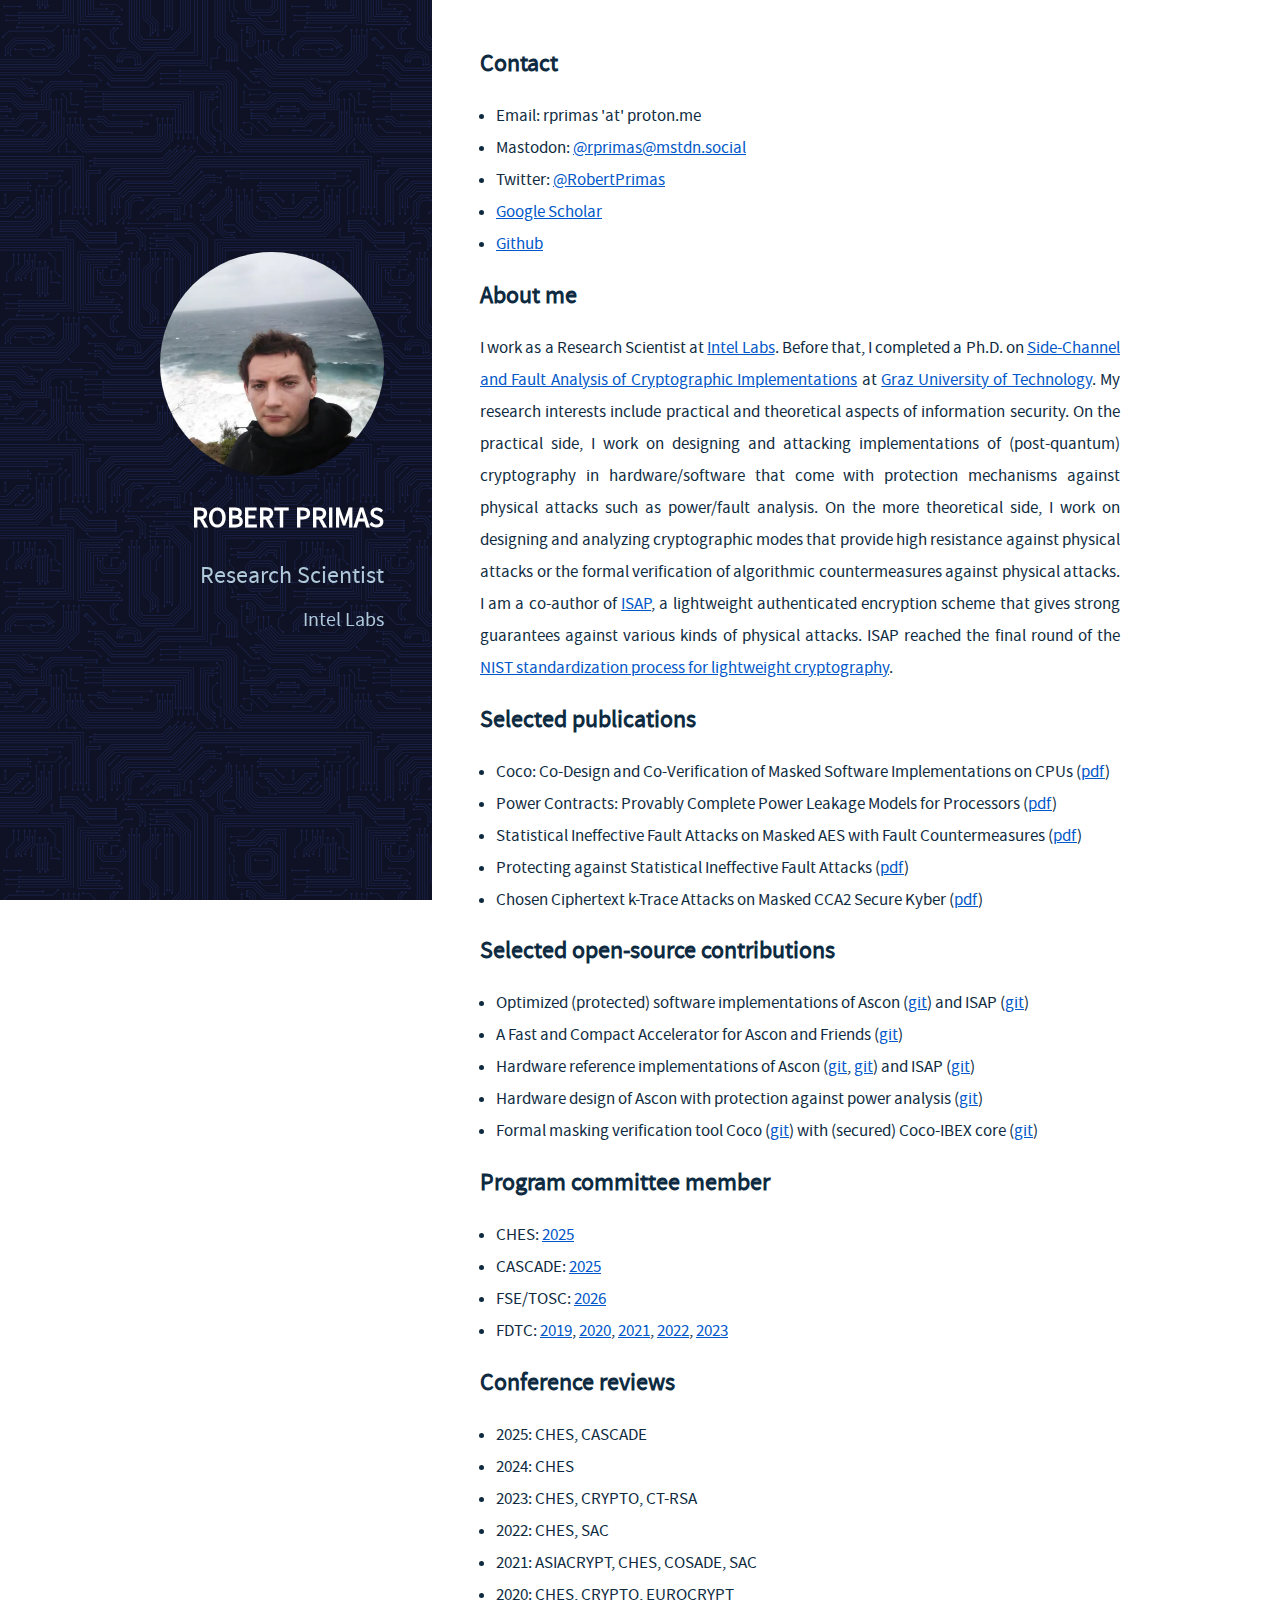
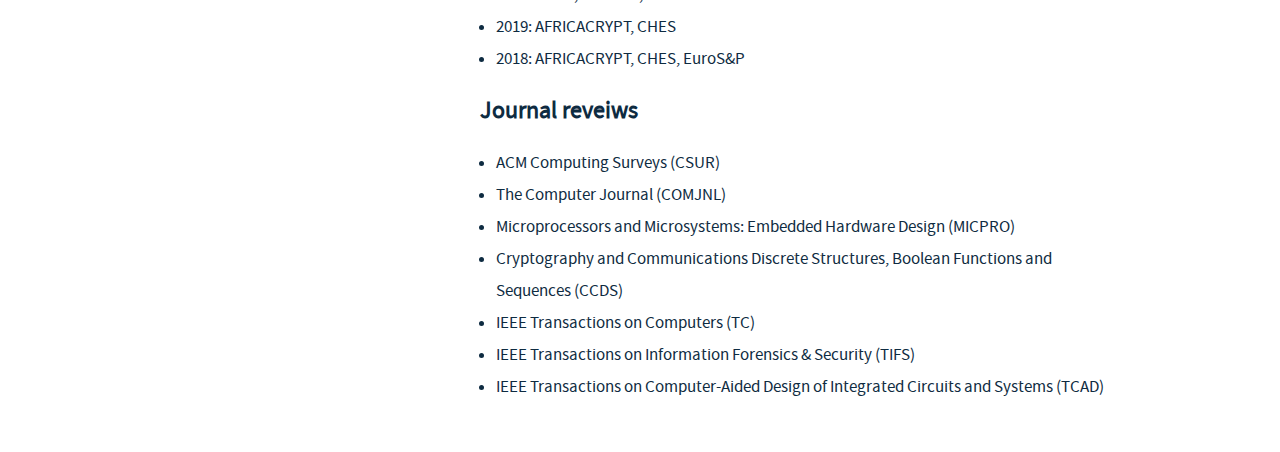
==== commit a5aa1bf1: "update 2025" ====
--- a/index.html
+++ b/index.html
@@ -333,8 +333,8 @@
           <p class="justify">
             I work as a Research Scientist at <a
               href="https://www.intel.com/content/www/us/en/research/overview.html">Intel Labs</a>.
-            Before that, I completed a Ph.D. in Computer Science at <a
-              href="https://www.iaik.tugraz.at">Graz University of Technology</a>.
+            Before that, I completed a Ph.D. on <a href="thesis.pdf">Side-Channel and Fault Analysis of Cryptographic Implementations</a> at <a
+              href="https://www.isec.tugraz.at">Graz University of Technology</a>.
             My research interests include practical and theoretical aspects of information security.
             On the practical side, I work on designing and attacking implementations of (post-quantum)
             cryptography in hardware/software that come with protection mechanisms against physical attacks such as
@@ -342,7 +342,7 @@
             On the more theoretical side, I work on designing and analyzing cryptographic modes that provide high
             resistance against physical attacks or the formal verification of algorithmic countermeasures against
             physical attacks.
-            I am a co-author of <a href="https://isap.iaik.tugraz.at">ISAP</a>, a lightweight authenticated encryption
+            I am a co-author of <a href="https://isap.isec.tugraz.at/">ISAP</a>, a lightweight authenticated encryption
             scheme that gives strong guarantees against various kinds of physical attacks.
             ISAP reached the final round of the <a
               href="https://csrc.nist.gov/Projects/lightweight-cryptography/finalists">NIST standardization process for
@@ -378,7 +378,7 @@
           </ul>
         </section>
 
-        <section class="post">
+        <!-- <section class="post">
           <header class="post-header">
             <h2 id="talks">Recent talks</h2>
           </header>
@@ -396,9 +396,9 @@
               <span class="grey">@ Graz University of Technology</span>
             </li>
           </ul>
-        </section>
-
-        <section class="post">
+        </section> -->
+
+        <!-- <section class="post">
           <header class="post-header">
             <h2 id="teaching">Teaching</h2>
           </header>
@@ -414,7 +414,7 @@
               Side-Channel Security (<a href="https://www.iaik.tugraz.at/scs">current course overview</a>)
             </li>
           </ul>
-        </section>
+        </section> -->
 
         <section class="post">
           <header class="post-header">
@@ -456,6 +456,9 @@
             </li>
             <li>CASCADE:
               <a href="https://cascade-conference.org/cfp.html">2025</a>
+            </li>
+            <li>FSE/TOSC:
+              <a href="https://fse.iacr.org/2026/">2026</a>
             </li>
             <li>FDTC:
               <a href="https://fdtc.deib.polimi.it/FDTC19/index.html">2019</a>,
@@ -472,6 +475,7 @@
             <h2 id="refereeing">Conference reviews</h2>
           </header>
           <ul>
+            <li>2025: CHES, CASCADE</li>
             <li>2024: CHES</li>
             <li>2023: CHES, CRYPTO, CT-RSA</li>
             <li>2022: CHES, SAC</li>
